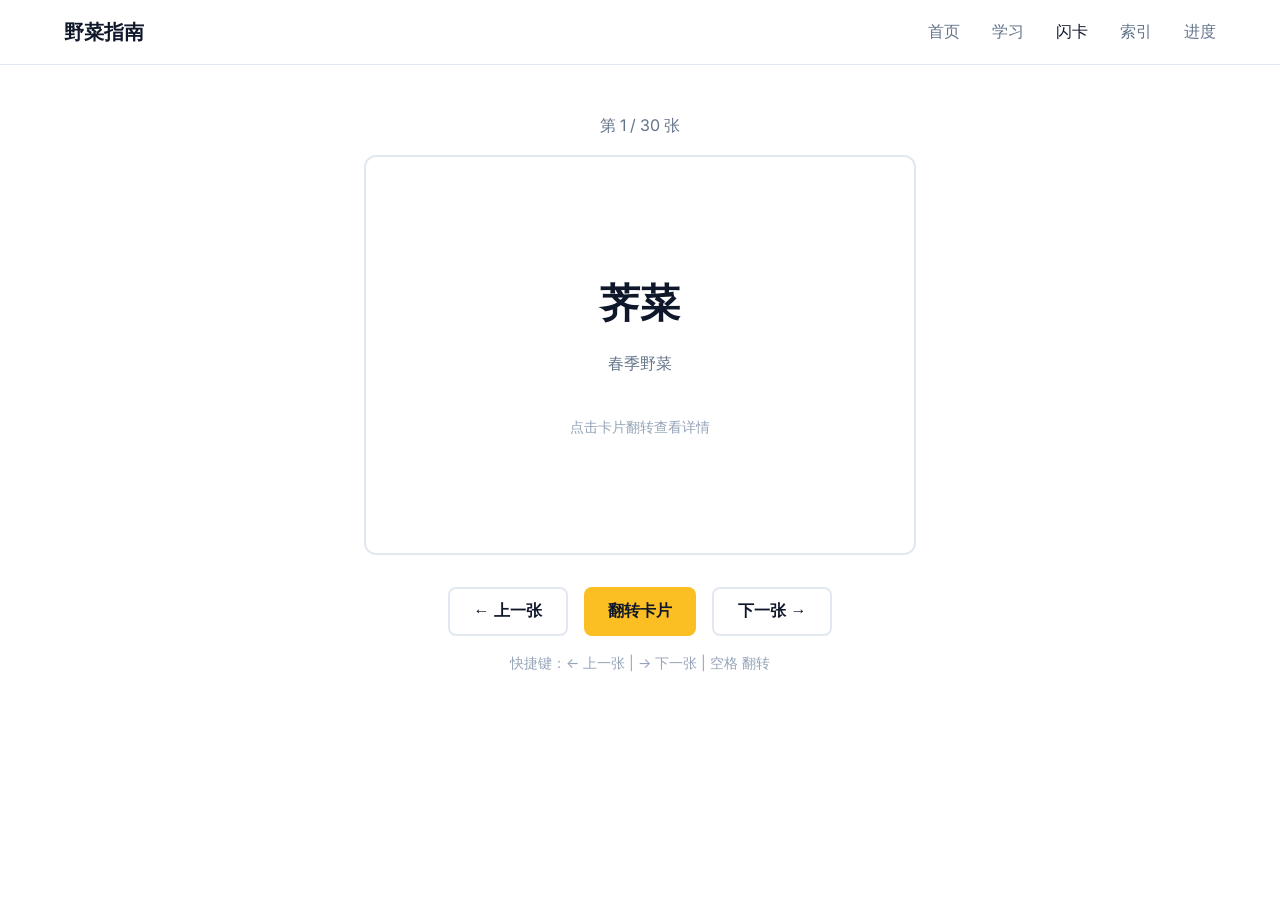
==== flashcard.html @ 07c18806 "Initial commit: 野菜识别与采食指南 - 30种常见野菜数据 - 完整的学习系统（学习、闪卡、索引、进度） - PWA支持（可安装、离线访问） - 响应式设计 - SEO优化  Co-A" ====
<!DOCTYPE html>
<html lang="zh-CN">
<head>
  <meta charset="UTF-8">
  <meta name="viewport" content="width=device-width, initial-scale=1.0">
  <title>闪卡复习 - 野菜识别与采食指南</title>
  <meta name="description" content="通过闪卡快速复习30种常见野菜">
  <link rel="icon" href="data:image/svg+xml,<svg xmlns='http://www.w3.org/2000/svg' viewBox='0 0 100 100'><text y='.9em' font-size='90'>🌿</text></svg>">
  <link rel="manifest" href="/manifest.json">
  <meta name="theme-color" content="#FBBF24">
  <link rel="preconnect" href="https://fonts.googleapis.com">
  <link rel="preconnect" href="https://fonts.gstatic.com" crossorigin>
  <link href="https://fonts.googleapis.com/css2?family=Inter:wght@300;400;500;600;700&display=swap" rel="stylesheet">
  <link rel="stylesheet" href="css/minimal.css">
</head>
<body>
  <nav class="nav">
    <div class="nav-container">
      <div class="nav-logo">野菜指南</div>
      <div class="nav-links">
        <a href="index.html" class="nav-link">首页</a>
        <a href="learn.html" class="nav-link">学习</a>
        <a href="flashcard.html" class="nav-link active">闪卡</a>
        <a href="roots.html" class="nav-link">索引</a>
        <a href="progress.html" class="nav-link">进度</a>
      </div>
    </div>
  </nav>

  <div class="flashcard-container">
    <div class="learn-progress" id="progressText"></div>

    <div class="flashcard" id="flashcard">
      <div class="flashcard-inner">
        <div class="flashcard-front">
          <div class="flashcard-root" id="frontRoot"></div>
          <div class="flashcard-category" id="frontCategory"></div>
          <p class="flashcard-hint">点击卡片翻转查看详情</p>
        </div>
        <div class="flashcard-back">
          <div class="flashcard-meaning" id="backMeaning"></div>
          <div class="flashcard-description" id="backDescription"></div>
        </div>
      </div>
    </div>

    <div class="flashcard-controls">
      <button class="btn btn-secondary" id="prevBtn">← 上一张</button>
      <button class="btn btn-primary" id="flipBtn">翻转卡片</button>
      <button class="btn btn-secondary" id="nextBtn">下一张 →</button>
    </div>
    <p class="flashcard-hint">快捷键：← 上一张 | → 下一张 | 空格 翻转</p>
  </div>

  <script src="js/wordData.js"></script>
  <script>
    (function() {
      try {
        let currentIndex = 0;
        const flashcard = document.getElementById('flashcard');
        const progressText = document.getElementById('progressText');
        const frontRoot = document.getElementById('frontRoot');
        const frontCategory = document.getElementById('frontCategory');
        const backMeaning = document.getElementById('backMeaning');
        const backDescription = document.getElementById('backDescription');
        const prevBtn = document.getElementById('prevBtn');
        const nextBtn = document.getElementById('nextBtn');
        const flipBtn = document.getElementById('flipBtn');

        function renderCard() {
          if (!WordRoots || WordRoots.length === 0) {
            console.error('No data available');
            return;
          }

          const item = WordRoots[currentIndex];

          // 移除翻转状态
          if (flashcard) flashcard.classList.remove('flipped');

          // 更新内容
          if (frontRoot) frontRoot.textContent = item.root;
          if (frontCategory) frontCategory.textContent = item.origin;
          if (backMeaning) backMeaning.textContent = item.meaning;
          if (backDescription) backDescription.textContent = item.description.substring(0, 150) + '...';

          // 更新进度
          if (progressText) {
            progressText.textContent = `第 ${currentIndex + 1} / ${WordRoots.length} 张`;
          }

          // 更新按钮状态
          if (prevBtn) prevBtn.disabled = currentIndex === 0;
          if (nextBtn) nextBtn.disabled = currentIndex === WordRoots.length - 1;
        }

        function flipCard() {
          if (flashcard) {
            flashcard.classList.toggle('flipped');
          }
        }

        if (prevBtn) {
          prevBtn.onclick = () => {
            if (currentIndex > 0) {
              currentIndex--;
              renderCard();
            }
          };
        }

        if (nextBtn) {
          nextBtn.onclick = () => {
            if (currentIndex < WordRoots.length - 1) {
              currentIndex++;
              renderCard();
            }
          };
        }

        if (flipBtn) {
          flipBtn.onclick = flipCard;
        }

        if (flashcard) {
          flashcard.onclick = flipCard;
        }

        // 键盘快捷键
        document.addEventListener('keydown', (e) => {
          if (e.key === 'ArrowLeft' && currentIndex > 0) {
            currentIndex--;
            renderCard();
          } else if (e.key === 'ArrowRight' && currentIndex < WordRoots.length - 1) {
            currentIndex++;
            renderCard();
          } else if (e.key === ' ') {
            e.preventDefault();
            flipCard();
          }
        });

        // 初始渲染
        renderCard();
      } catch (error) {
        console.error('Flashcard error:', error);
      }
    })();
  </script>
</body>
</html>
---- css/minimal.css ----
/* ==================== */
/* 野菜识别与采食指南 - 样式系统 */
/* ==================== */

/* CSS变量 */
:root {
  /* 主色 */
  --color-accent: #FBBF24;
  --color-accent-dark: #F59E0B;

  /* 文字 */
  --color-text: #0F172A;
  --color-text-secondary: #64748B;
  --color-text-tertiary: #94A3B8;

  /* 背景 */
  --color-bg: #FFFFFF;
  --color-bg-secondary: #F8FAFC;
  --color-bg-hover: #F8FAFC;

  /* 边框 */
  --color-border: #E2E8F0;

  /* 间距 */
  --space-xs: 4px;
  --space-sm: 8px;
  --space-md: 16px;
  --space-lg: 24px;
  --space-xl: 32px;
  --space-2xl: 48px;
  --space-3xl: 64px;
  --space-4xl: 96px;

  /* 阴影 */
  --shadow-sm: 0 1px 2px 0 rgba(0, 0, 0, 0.02);
  --shadow-md: 0 2px 8px 0 rgba(0, 0, 0, 0.04);
  --shadow-lg: 0 4px 16px 0 rgba(0, 0, 0, 0.06);

  /* 圆角 */
  --radius: 8px;
  --radius-lg: 12px;

  /* 过渡 */
  --transition: 200ms cubic-bezier(0.4, 0, 0.2, 1);

  /* 字体 */
  --font-family: 'Inter', -apple-system, BlinkMacSystemFont, 'Segoe UI', sans-serif;
}

/* 基础重置 */
* {
  margin: 0;
  padding: 0;
  box-sizing: border-box;
}

body {
  font-family: var(--font-family);
  color: var(--color-text);
  background: var(--color-bg);
  font-size: 16px;
  line-height: 1.6;
  -webkit-font-smoothing: antialiased;
  -moz-osx-font-smoothing: grayscale;
}

/* 容器 */
.container {
  max-width: 1200px;
  margin: 0 auto;
  padding: 0 var(--space-lg);
}

/* 导航栏 */
.nav {
  border-bottom: 1px solid var(--color-border);
  padding: var(--space-md) 0;
  background: white;
  position: sticky;
  top: 0;
  z-index: 100;
}

.nav-container {
  display: flex;
  justify-content: space-between;
  align-items: center;
  max-width: 1200px;
  margin: 0 auto;
  padding: 0 var(--space-lg);
}

.nav-logo {
  font-size: 1.25rem;
  font-weight: 700;
  color: var(--color-text);
}

.nav-links {
  display: flex;
  gap: var(--space-xl);
}

.nav-link {
  color: var(--color-text-secondary);
  text-decoration: none;
  font-weight: 500;
  transition: var(--transition);
}

.nav-link:hover,
.nav-link.active {
  color: var(--color-text);
}

/* Hero 区 */
.hero {
  padding: var(--space-4xl) 0;
  text-align: center;
}

.hero-title {
  font-size: 3rem;
  font-weight: 700;
  line-height: 1.2;
  margin-bottom: var(--space-lg);
  display: flex;
  flex-direction: column;
  gap: var(--space-sm);
}

.hero-title-line {
  display: block;
}

.hero-subtitle {
  font-size: 1.25rem;
  color: var(--color-text-secondary);
  margin-bottom: var(--space-2xl);
  max-width: 600px;
  margin-left: auto;
  margin-right: auto;
}

/* 动画演示区 */
.demo-section {
  margin: var(--space-2xl) auto;
  max-width: 500px;
}

.demo-card {
  background: white;
  border: 2px solid var(--color-accent);
  border-radius: var(--radius-lg);
  padding: var(--space-2xl);
  transition: opacity 300ms ease;
}

.demo-root {
  font-size: 2rem;
  font-weight: 600;
  margin-bottom: var(--space-md);
  color: var(--color-text);
}

.demo-meaning {
  font-size: 1.125rem;
  color: var(--color-text-secondary);
}

/* CTA 按钮 */
.hero-cta {
  display: flex;
  gap: var(--space-md);
  justify-content: center;
  flex-wrap: wrap;
}

/* 按钮 */
.btn {
  padding: 12px 24px;
  border-radius: var(--radius);
  font-weight: 600;
  transition: var(--transition);
  cursor: pointer;
  border: none;
  text-decoration: none;
  display: inline-block;
  font-size: 1rem;
}

.btn-primary {
  background: var(--color-accent);
  color: var(--color-text);
}

.btn-primary:hover {
  transform: translateY(-2px);
  box-shadow: 0 4px 12px rgba(251, 191, 36, 0.3);
  background: var(--color-accent-dark);
}

.btn-secondary {
  background: white;
  color: var(--color-text);
  border: 2px solid var(--color-border);
}

.btn-secondary:hover {
  border-color: var(--color-accent);
  transform: translateY(-2px);
}

.btn-large {
  padding: 16px 32px;
  font-size: 1.125rem;
}

/* 统计卡片 */
.stats {
  padding: var(--space-2xl) 0;
  background: var(--color-bg-secondary);
}

.stats-grid {
  display: grid;
  grid-template-columns: repeat(auto-fit, minmax(200px, 1fr));
  gap: var(--space-lg);
}

.stat-card {
  text-align: center;
  padding: var(--space-xl);
  background: white;
  border-radius: var(--radius-lg);
  border: 1px solid var(--color-border);
}

.stat-value {
  font-size: 2.5rem;
  font-weight: 700;
  color: var(--color-accent);
  margin-bottom: var(--space-sm);
}

.stat-label {
  color: var(--color-text-secondary);
  font-size: 1rem;
}

/* 底部 */
.footer {
  padding: var(--space-3xl) 0;
  text-align: center;
}

.footer-tagline {
  font-size: 1.5rem;
  font-weight: 600;
  margin-bottom: var(--space-md);
}

.footer-description {
  color: var(--color-text-secondary);
  max-width: 800px;
  margin: 0 auto var(--space-xl);
  line-height: 1.8;
}

.footer-credit {
  color: var(--color-text-tertiary);
  font-size: 0.875rem;
}

.footer-credit a {
  color: var(--color-accent-dark);
  text-decoration: none;
  font-weight: 600;
}

.footer-credit a:hover {
  text-decoration: underline;
}

/* 卡片 */
.card {
  background: white;
  border: 1px solid var(--color-border);
  border-radius: var(--radius-lg);
  padding: var(--space-lg);
  transition: var(--transition);
}

.card:hover {
  border-color: var(--color-accent);
  box-shadow: var(--shadow-md);
}

/* 学习页面 */
.learn-container {
  max-width: 800px;
  margin: var(--space-2xl) auto;
  padding: 0 var(--space-lg);
}

.learn-card {
  background: white;
  border: 1px solid var(--color-border);
  border-radius: var(--radius-lg);
  padding: var(--space-2xl);
  margin-bottom: var(--space-xl);
}

.learn-header {
  margin-bottom: var(--space-xl);
  padding-bottom: var(--space-lg);
  border-bottom: 1px solid var(--color-border);
}

.learn-title {
  font-size: 2rem;
  font-weight: 700;
  margin-bottom: var(--space-sm);
}

.learn-category {
  color: var(--color-text-secondary);
  font-size: 0.875rem;
}

.learn-meaning {
  font-size: 1.125rem;
  color: var(--color-accent-dark);
  margin-bottom: var(--space-lg);
  font-weight: 600;
}

.learn-description {
  color: var(--color-text-secondary);
  line-height: 1.8;
  margin-bottom: var(--space-xl);
}

.learn-examples {
  margin-top: var(--space-xl);
}

.learn-examples-title {
  font-size: 1.25rem;
  font-weight: 600;
  margin-bottom: var(--space-md);
}

.example-item {
  background: var(--color-bg-secondary);
  padding: var(--space-md);
  border-radius: var(--radius);
  margin-bottom: var(--space-md);
}

.example-word {
  font-weight: 600;
  color: var(--color-text);
  margin-bottom: var(--space-xs);
}

.example-explanation {
  color: var(--color-text-secondary);
  font-size: 0.9375rem;
  line-height: 1.6;
}

.learn-nav {
  display: flex;
  justify-content: space-between;
  gap: var(--space-md);
  margin-top: var(--space-xl);
}

.btn-nav {
  flex: 1;
  text-align: center;
}

.learn-progress {
  text-align: center;
  color: var(--color-text-secondary);
  margin-bottom: var(--space-md);
}

/* 闪卡 */
.flashcard-container {
  max-width: 600px;
  margin: var(--space-2xl) auto;
  padding: 0 var(--space-lg);
}

.flashcard {
  perspective: 1000px;
  min-height: 400px;
  margin-bottom: var(--space-xl);
}

.flashcard-inner {
  position: relative;
  width: 100%;
  height: 400px;
  transition: transform 0.6s;
  transform-style: preserve-3d;
}

.flashcard.flipped .flashcard-inner {
  transform: rotateY(180deg);
}

.flashcard-front,
.flashcard-back {
  position: absolute;
  width: 100%;
  height: 100%;
  backface-visibility: hidden;
  background: white;
  border: 2px solid var(--color-border);
  border-radius: var(--radius-lg);
  padding: var(--space-2xl);
  display: flex;
  flex-direction: column;
  justify-content: center;
  align-items: center;
  text-align: center;
}

.flashcard-back {
  transform: rotateY(180deg);
}

.flashcard-root {
  font-size: 2.5rem;
  font-weight: 700;
  margin-bottom: var(--space-md);
}

.flashcard-category {
  color: var(--color-text-secondary);
  margin-bottom: var(--space-lg);
}

.flashcard-meaning {
  font-size: 1.25rem;
  color: var(--color-accent-dark);
  margin-bottom: var(--space-md);
}

.flashcard-description {
  color: var(--color-text-secondary);
  line-height: 1.6;
}

.flashcard-controls {
  display: flex;
  gap: var(--space-md);
  justify-content: center;
}

.flashcard-hint {
  text-align: center;
  color: var(--color-text-tertiary);
  font-size: 0.875rem;
  margin-top: var(--space-md);
}

/* 索引页面 */
.index-container {
  padding: var(--space-2xl) 0;
}

.index-header {
  margin-bottom: var(--space-xl);
  text-align: center;
}

.index-title {
  font-size: 2.5rem;
  font-weight: 700;
  margin-bottom: var(--space-md);
}

.index-search {
  max-width: 500px;
  margin: 0 auto var(--space-lg);
}

.search-input {
  width: 100%;
  padding: var(--space-md);
  border: 2px solid var(--color-border);
  border-radius: var(--radius);
  font-size: 1rem;
  transition: var(--transition);
}

.search-input:focus {
  outline: none;
  border-color: var(--color-accent);
}

.index-grid {
  display: grid;
  grid-template-columns: repeat(auto-fill, minmax(300px, 1fr));
  gap: var(--space-lg);
}

.index-card {
  background: white;
  border: 1px solid var(--color-border);
  border-radius: var(--radius-lg);
  padding: var(--space-lg);
  transition: var(--transition);
  cursor: pointer;
  text-decoration: none;
  color: inherit;
  display: block;
}

.index-card:hover {
  border-color: var(--color-accent);
  transform: translateY(-2px);
  box-shadow: var(--shadow-md);
}

.index-card-title {
  font-size: 1.25rem;
  font-weight: 600;
  margin-bottom: var(--space-sm);
}

.index-card-category {
  color: var(--color-text-tertiary);
  font-size: 0.875rem;
  margin-bottom: var(--space-sm);
}

.index-card-meaning {
  color: var(--color-text-secondary);
  font-size: 0.9375rem;
}

/* 进度页面 */
.progress-container {
  max-width: 800px;
  margin: var(--space-2xl) auto;
  padding: 0 var(--space-lg);
}

.progress-stats {
  display: grid;
  grid-template-columns: repeat(auto-fit, minmax(200px, 1fr));
  gap: var(--space-lg);
  margin-bottom: var(--space-2xl);
}

.progress-stat-card {
  background: white;
  border: 1px solid var(--color-border);
  border-radius: var(--radius-lg);
  padding: var(--space-xl);
  text-align: center;
}

.progress-stat-value {
  font-size: 3rem;
  font-weight: 700;
  color: var(--color-accent);
  margin-bottom: var(--space-sm);
}

.progress-stat-label {
  color: var(--color-text-secondary);
}

.progress-section {
  margin-bottom: var(--space-2xl);
}

.progress-section-title {
  font-size: 1.5rem;
  font-weight: 600;
  margin-bottom: var(--space-md);
}

.mastered-list {
  display: grid;
  grid-template-columns: repeat(auto-fill, minmax(250px, 1fr));
  gap: var(--space-md);
}

.mastered-item {
  background: var(--color-bg-secondary);
  padding: var(--space-md);
  border-radius: var(--radius);
  font-weight: 500;
}

/* 响应式 */
@media (max-width: 768px) {
  .hero-title {
    font-size: 2rem;
  }

  .hero-subtitle {
    font-size: 1rem;
  }

  .nav-links {
    gap: var(--space-md);
  }

  .nav-link {
    font-size: 0.875rem;
  }

  .stats-grid {
    grid-template-columns: 1fr;
  }

  .index-grid {
    grid-template-columns: 1fr;
  }

  .learn-nav {
    flex-direction: column;
  }
}

/* 测试题 */
.quiz-section {
  margin-top: var(--space-2xl);
  padding: var(--space-xl);
  background: var(--color-bg-secondary);
  border-radius: var(--radius-lg);
}

.quiz-title {
  font-size: 1.25rem;
  font-weight: 600;
  margin-bottom: var(--space-md);
}

.quiz-question {
  color: var(--color-text-secondary);
  margin-bottom: var(--space-lg);
}

.quiz-options {
  display: flex;
  flex-direction: column;
  gap: var(--space-sm);
}

.quiz-option {
  padding: var(--space-md);
  background: white;
  border: 2px solid var(--color-border);
  border-radius: var(--radius);
  cursor: pointer;
  transition: var(--transition);
}

.quiz-option:hover {
  border-color: var(--color-accent);
}

.quiz-option.correct {
  border-color: #10B981;
  background: #D1FAE5;
}

.quiz-option.incorrect {
  border-color: #EF4444;
  background: #FEE2E2;
}

.quiz-feedback {
  margin-top: var(--space-md);
  padding: var(--space-md);
  border-radius: var(--radius);
  font-weight: 500;
}

.quiz-feedback.correct {
  background: #D1FAE5;
  color: #065F46;
}

.quiz-feedback.incorrect {
  background: #FEE2E2;
  color: #991B1B;
}

/* 详情页 */
.detail-container {
  max-width: 900px;
  margin: var(--space-2xl) auto;
  padding: 0 var(--space-lg);
}

.detail-card {
  background: white;
  border: 1px solid var(--color-border);
  border-radius: var(--radius-lg);
  padding: var(--space-2xl);
}

.detail-header {
  margin-bottom: var(--space-2xl);
  padding-bottom: var(--space-lg);
  border-bottom: 2px solid var(--color-border);
}

.detail-title {
  font-size: 2.5rem;
  font-weight: 700;
  margin-bottom: var(--space-sm);
}

.detail-category {
  color: var(--color-text-secondary);
  font-size: 1rem;
}

.detail-meaning {
  font-size: 1.5rem;
  color: var(--color-accent-dark);
  font-weight: 600;
  margin-bottom: var(--space-xl);
}

.detail-description {
  color: var(--color-text-secondary);
  line-height: 1.8;
  font-size: 1.125rem;
  margin-bottom: var(--space-2xl);
}

.detail-section {
  margin-bottom: var(--space-2xl);
}

.detail-section-title {
  font-size: 1.5rem;
  font-weight: 600;
  margin-bottom: var(--space-md);
}

.back-link {
  display: inline-block;
  margin-top: var(--space-xl);
  color: var(--color-accent-dark);
  text-decoration: none;
  font-weight: 600;
}

.back-link:hover {
  text-decoration: underline;
}
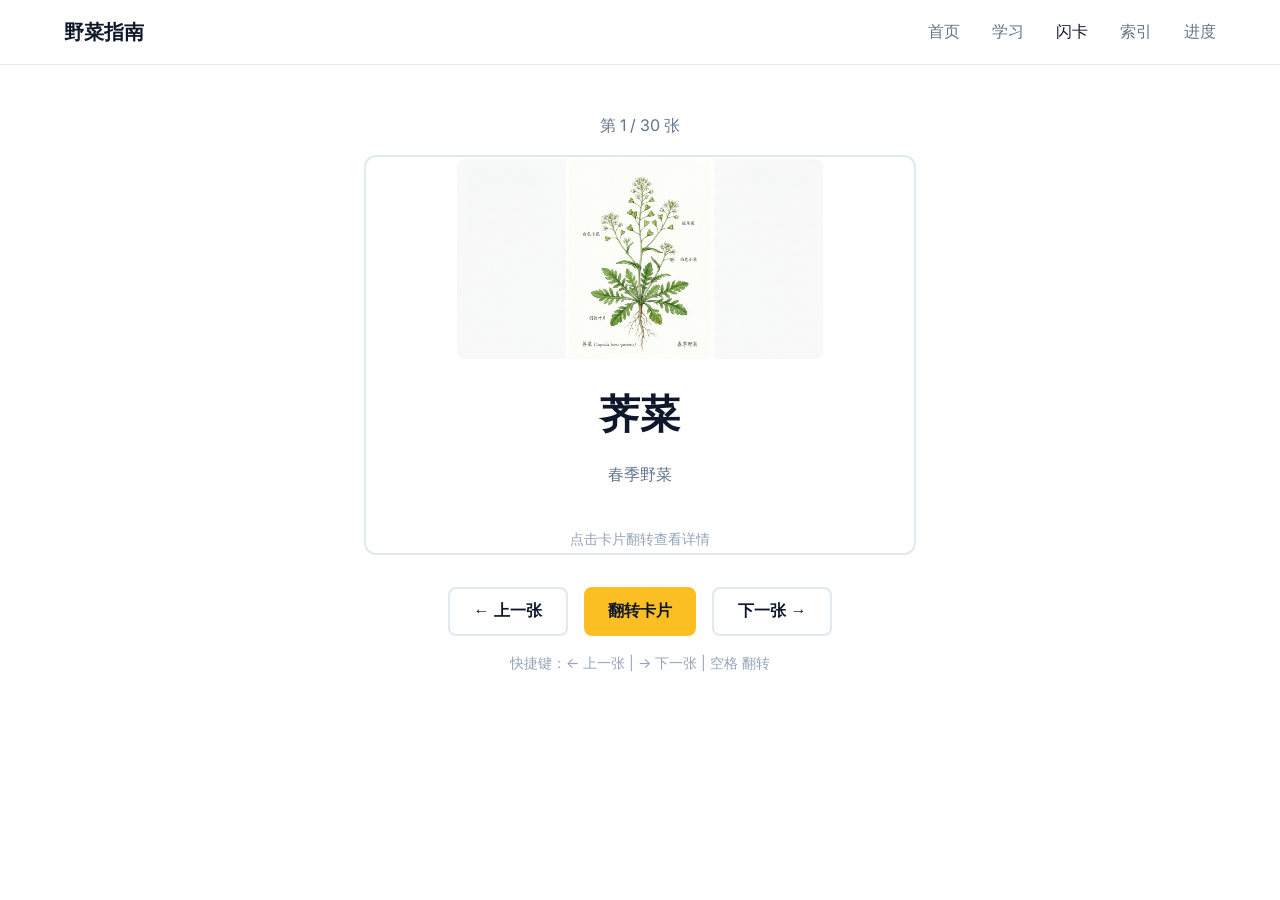
==== commit a6734a7a: "为所有30种野菜添加配图支持 - wordData.js: 为全部30种野菜添加image字段 - flashcard.html: 闪卡正反面添加野菜图片展示 - learn.html: 已有图片展示" ====
--- a/flashcard.html
+++ b/flashcard.html
@@ -33,11 +33,17 @@
     <div class="flashcard" id="flashcard">
       <div class="flashcard-inner">
         <div class="flashcard-front">
+          <div id="frontImage" style="display: none; margin-bottom: 1rem;">
+            <img id="frontImg" src="" alt="" style="max-width: 100%; max-height: 200px; border-radius: 8px; object-fit: cover;">
+          </div>
           <div class="flashcard-root" id="frontRoot"></div>
           <div class="flashcard-category" id="frontCategory"></div>
           <p class="flashcard-hint">点击卡片翻转查看详情</p>
         </div>
         <div class="flashcard-back">
+          <div id="backImage" style="display: none; margin-bottom: 1rem;">
+            <img id="backImg" src="" alt="" style="max-width: 100%; max-height: 180px; border-radius: 8px; object-fit: cover;">
+          </div>
           <div class="flashcard-meaning" id="backMeaning"></div>
           <div class="flashcard-description" id="backDescription"></div>
         </div>
@@ -61,8 +67,12 @@
         const progressText = document.getElementById('progressText');
         const frontRoot = document.getElementById('frontRoot');
         const frontCategory = document.getElementById('frontCategory');
+        const frontImage = document.getElementById('frontImage');
+        const frontImg = document.getElementById('frontImg');
         const backMeaning = document.getElementById('backMeaning');
         const backDescription = document.getElementById('backDescription');
+        const backImage = document.getElementById('backImage');
+        const backImg = document.getElementById('backImg');
         const prevBtn = document.getElementById('prevBtn');
         const nextBtn = document.getElementById('nextBtn');
         const flipBtn = document.getElementById('flipBtn');
@@ -83,6 +93,23 @@
           if (frontCategory) frontCategory.textContent = item.origin;
           if (backMeaning) backMeaning.textContent = item.meaning;
           if (backDescription) backDescription.textContent = item.description.substring(0, 150) + '...';
+
+          // 更新图片
+          if (item.image) {
+            if (frontImage && frontImg) {
+              frontImg.src = item.image;
+              frontImg.alt = item.root;
+              frontImage.style.display = 'block';
+            }
+            if (backImage && backImg) {
+              backImg.src = item.image;
+              backImg.alt = item.root;
+              backImage.style.display = 'block';
+            }
+          } else {
+            if (frontImage) frontImage.style.display = 'none';
+            if (backImage) backImage.style.display = 'none';
+          }
 
           // 更新进度
           if (progressText) {
